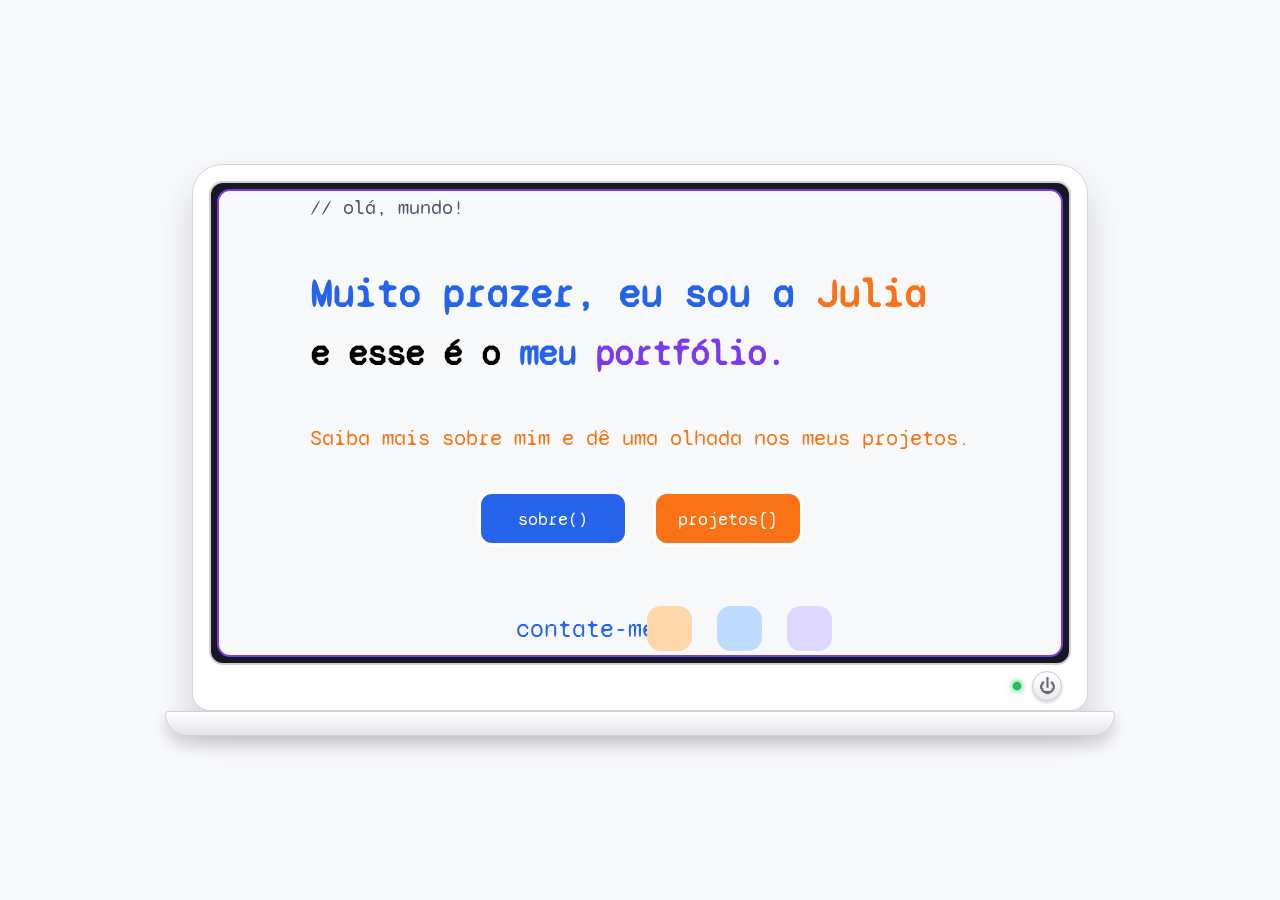
==== tela_inicio.html @ 4ed7c706 "Add files via upload" ====
<!DOCTYPE html>
<html lang="pt-BR">
<head>
    <meta charset="UTF-8">
    <meta name="viewport" content="width=device-width, initial-scale=1.0">
    <title>Início | Julia Vexel</title>
    <link href="https://fonts.googleapis.com/css2?family=Syne+Mono&display=swap" rel="stylesheet">
    <link rel="stylesheet" href="tela_inicio.css">
</head>

<body>
    <div class="notebook ligado" id="notebook">
        <div class="moldura-monitor">
            <div class="tela-notebook">
                <main class="apresentacao">
                    <section class="cumprimento">
                        <p class="ola">// olá, mundo!</p>

                        <h1>
                            Muito prazer, eu sou a
                            <span class="nome">Julia</span>
                        </h1>

                        <h2>
                            e esse é o
                            <span class="meu">meu</span>
                            <span class="portifolio">portfólio.</span>
                        </h2>

                        <p class="convite">
                            Saiba mais sobre mim e dê uma olhada nos meus projetos.
                        </p>
                    </section>

                    <nav class="navegacao">
                        <a href="tela_sobre.html" class="sobre">
                            sobre()
                        </a>

                        <a href="tela_projetos.html" class="projetos">
                            projetos[]
                        </a>
                    </nav>

                    <section class="contatos">
                        <p class="contato">contate-me:</p>

                        <div class="botoes-contato">
                            <a
                                class="lkdn"
                                href="https://www.linkedin.com/in/julia-v-03b73325b/"
                                target="_blank"
                                rel="noopener noreferrer"
                                aria-label="Abrir LinkedIn"
                            >
                                <img src="imagens/linkedin.png" alt="">
                            </a>

                            <a
                                class="email"
                                href="mailto:jucvfontes@icloud.com"
                                aria-label="Enviar e-mail"
                            >
                                <img src="imagens/email.png" alt="">
                            </a>

                            <a
                                class="github"
                                href="https://github.com/juliacvf"
                                target="_blank"
                                rel="noopener noreferrer"
                                aria-label="Abrir GitHub"
                            >
                                <img src="imagens/github.png" alt="">
                            </a>
                        </div>
                    </section>
                </main>

                <div class="tela-apagada" aria-hidden="true"></div>
                <div class="clarao" aria-hidden="true"></div>
            </div>

            <div class="controles-monitor">
                <span class="luz-status" aria-hidden="true"></span>

                <button
                    class="botao-ligar"
                    id="botao-ligar"
                    type="button"
                    aria-label="Desligar notebook"
                    aria-pressed="true"
                >
                    <span aria-hidden="true">⏻</span>
                </button>
            </div>
        </div>

        <div class="base-notebook"></div>
    </div>

    <script src="tela_home.js"></script>
</body>
</html>
---- tela_inicio.css ----
* {
    margin: 0;
    padding: 0;
    box-sizing: border-box;
}

body {
    min-height: 100vh;
    background-color: #F6F8FA;
    font-family: "Syne Mono", monospace;
    display: flex;
    justify-content: center;
    align-items: center;
    padding: 30px;
}

.notebook {
    width: min(1180px, 70vw);
}

.moldura-monitor {
    padding: 16px 16px 45px;
    background-color: white;
    border: 1px solid #D8D3DF;
    border-radius: 30px 30px 18px 18px;
    box-shadow: 0 22px 35px rgba(61, 46, 88, 0.18);
    position: relative;
}

.tela-notebook {
    aspect-ratio: 16 / 9;
    padding: 6px;
    background-color: #161922;
    border: 2px solid #D3CDD9;
    border-radius: 14px;
    overflow: hidden;
    position: relative;
}

.controles-monitor {
    position: absolute;
    right: 25px;
    bottom: 9px;
    display: flex;
    align-items: center;
    gap: 11px;
}

.base-notebook {
    position: relative;
    width: 106%;
    height: 25px;
    margin-left: -3%;
    background: linear-gradient(
        to bottom,
        #FFFFFF,
        #E4E2E9
    );
    border: 1px solid #D1CFD6;
    border-radius: 3px 3px 22px 22px;
    box-shadow: 0 9px 14px rgba(53, 45, 68, 0.18);
}

.luz-status {
    width: 8px;
    height: 8px;
    background-color: #B8BBC1;
    border: 1px solid #9EA1A8;
    border-radius: 50%;
    transition: 0.25s;
}

.notebook.ligado .luz-status {
    background-color: #22C55E;
    border-color: #16A34A;
    box-shadow:
        0 0 5px #22C55E,
        0 0 10px rgba(34, 197, 94, 0.6);
}

.botao-ligar {
    width: 30px;
    height: 30px;
    padding: 0;
    display: flex;
    justify-content: center;
    align-items: center;
    color: #696B72;
    background: linear-gradient(#FFFFFF, #EAEAEF);
    border: 1px solid #C8C9CE;
    border-radius: 50%;
    font-size: 17px;
    line-height: 1;
    cursor: pointer;
    box-shadow: 0 2px 3px rgba(42, 39, 49, 0.2);
    transition: 0.2s;
}

.botao-ligar:hover {
    color: #7C3AED;
    transform: scale(1.08);
}

.botao-ligar:active {
    transform: scale(0.95);
}

.apresentacao {
    width: 100%;
    height: 100%;
    min-height: 0;
    display: flex;
    flex-direction: column;
    justify-content: center;
    align-items: center;
    padding: 50px;
    background-color: #F6F8FA;
    border: 2px solid #7C3AED;
    border-radius: 13px;
    position: relative;
    z-index: 1;
    opacity: 0;
    transform: scale(0.99);
    pointer-events: none;
    transition:
        opacity 0.5s,
        transform 0.5s;
}

.notebook.ligado .apresentacao {
    opacity: 1;
    transform: scale(1);
    pointer-events: auto;
    transition-delay: 0.35s;
}

.tela-apagada {
    position: absolute;
    inset: 6px;
    z-index: 2;
    background: radial-gradient(
        circle at center,
        #202631,
        #11151D 60%,
        #090B10
    );
    border-radius: 14px;
    opacity: 1;
    pointer-events: none;
    transition: opacity 0.35s;
}

.notebook.ligado .tela-apagada {
    opacity: 0;
    transition-delay: 0.25s;
}

.clarao {
    position: absolute;
    top: 50%;
    left: 50%;
    z-index: 3;
    width: 95%;
    height: 95%;
    background-color: white;
    border-radius: 50%;
    opacity: 0;
    pointer-events: none;
    transform:
        translate(-50%, -50%)
        scaleX(0.02)
        scaleY(0.01);
}

.notebook.iniciando .clarao {
    animation: ligar-tela 0.7s ease-out;
}

@keyframes ligar-tela {
    0% {
        opacity: 0;

        transform:
            translate(-50%, -50%)
            scaleX(0.02)
            scaleY(0.01);
    }

    25% {
        opacity: 1;

        transform:
            translate(-50%, -50%)
            scaleX(1)
            scaleY(0.02);
    }

    50% {
        opacity: 0.8;

        transform:
            translate(-50%, -50%)
            scaleX(1)
            scaleY(0.08);
    }

    100% {
        opacity: 0;

        transform:
            translate(-50%, -50%)
            scaleX(1.05)
            scaleY(1.05);
    }
}

p.ola {
    color: #4B5563;
    font-size: 20px;
    margin-bottom: 50px;
}

h1 {
    color: #2563EB;
    font-size: 40px;
    font-weight: bold;
    margin-bottom: 15px;
}

h1 span.nome {
    color: #F97316;
}

h2 {
    color: #000000;
    font-size: 35px;
    margin-bottom: 50px;
}

h2 span.meu {
    color: #2563EB;
}

h2 span.portifolio {
    color: #7C3AED;
}

p.convite {
    color: #F97316;
    font-size: 22px;
    margin-bottom: 40px;
}

.navegacao {
    display: flex;
    justify-content: center;
    gap: 25px;
    margin-bottom: 60px;
}

.navegacao a {
    width: 150px;
    height: 55px;
    display: flex;
    justify-content: center;
    align-items: center;
    border: 3px solid;
    border-radius: 14px;
    background-color: white;
    text-decoration: none;
    font-size: 18px;
    transition: 0.2s;
}

.navegacao .sobre {
    color: white;
    background-color: #2563EB;
}

.navegacao .projetos {
    color: white;
    background-color: #F97316;
}

.navegacao .sobre:hover {
    color: white;
    background-color: #BFDBFE;
    transform: translateY(-3px);
}

.navegacao .projetos:hover {
    color: white;
    background-color: #FED7AA;
    transform: translateY(-3px);
}

.contatos {
    width: 100%;
    display: flex;
    flex-direction: row;
    justify-content: center;
    align-items: center;
    gap: 45px;
}

.contato {
    color: #2563EB;
    font-size: 25px;
    white-space: nowrap;
}

.botoes-contato {
    display: flex;
    flex-direction: row;
    justify-content: center;
    align-items: center;
    gap: 25px;
}

.botoes-contato a {
    flex: 0 0 45px;
    height: 45px;
    display: flex;
    justify-content: center;
    align-items: center;
    border-radius: 14px;
    text-decoration: none;
    transition: 0.2s;
}

.botoes-contato img {
    max-width: 30px;
    max-height: 27px;
    width: auto;
    height: auto;
    display: block;
}

.lkdn {
    background-color: #FED7AA;
}

.email {
    background-color: #BFDBFE;
}

.github {
    background-color: #DDD6FE;
}

.botoes-contato a:hover {
    transform: translateY(-4px) scale(1.04);
    box-shadow: 0 8px 16px rgba(61, 46, 88, 0.18);
}
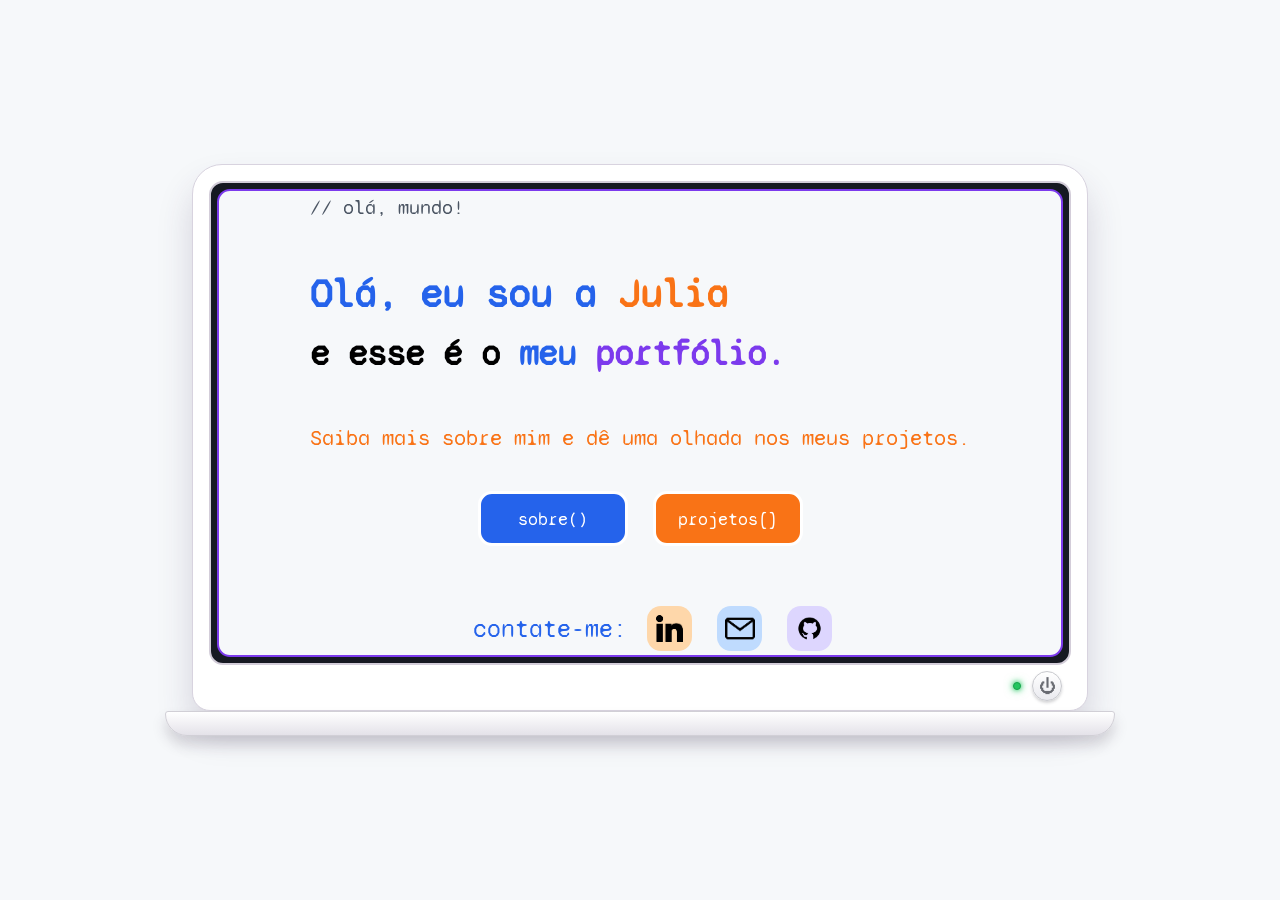
==== commit 48bef2d0: "Alterações de pasta" ====
--- a/tela_inicio.html
+++ b/tela_inicio.html
@@ -17,7 +17,7 @@
                         <p class="ola">// olá, mundo!</p>
 
                         <h1>
-                            Muito prazer, eu sou a
+                            Olá, eu sou a
                             <span class="nome">Julia</span>
                         </h1>
 
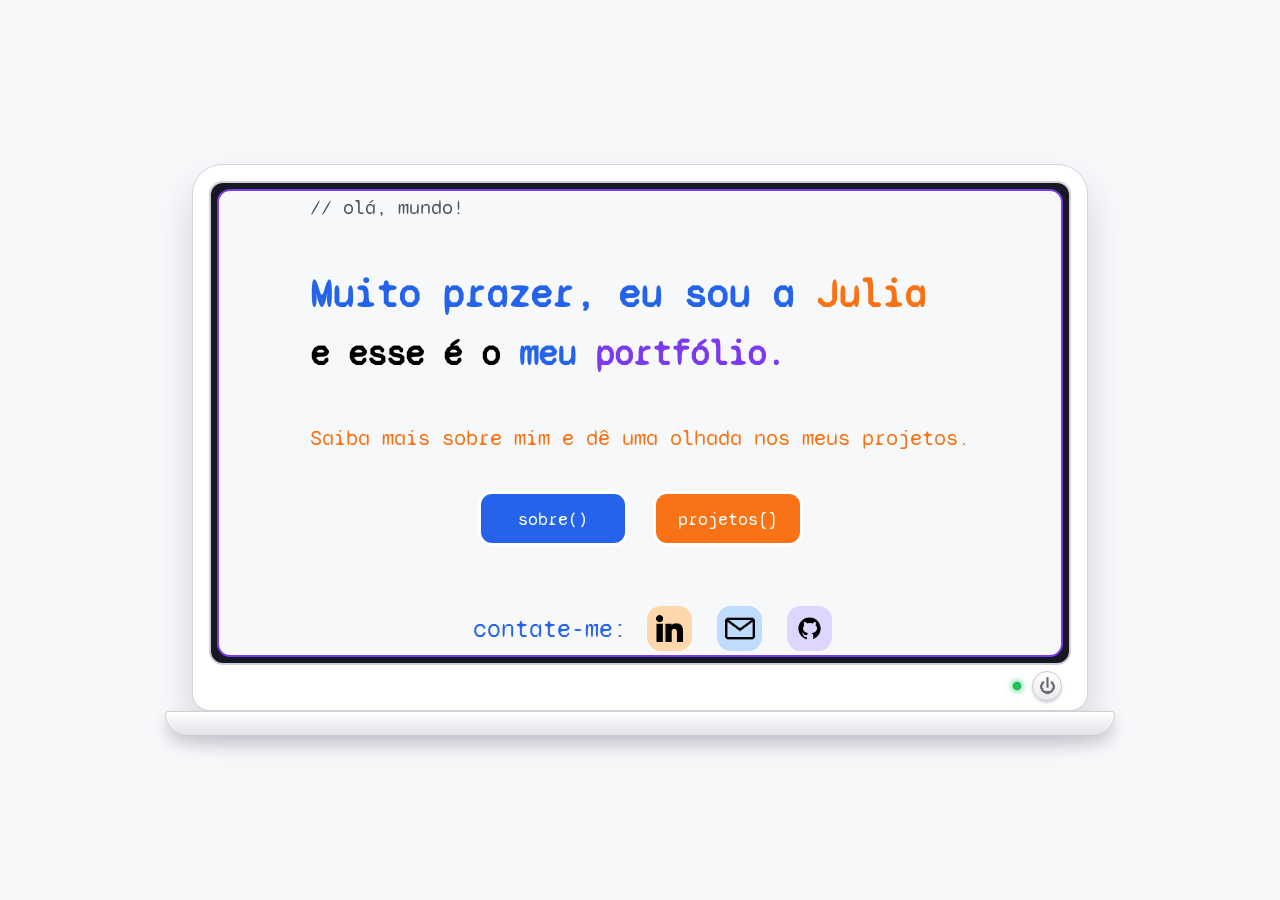
==== commit 93057a73: "mensagem de cumprimento" ====
--- a/tela_inicio.html
+++ b/tela_inicio.html
@@ -17,7 +17,7 @@
                         <p class="ola">// olá, mundo!</p>
 
                         <h1>
-                            Olá, eu sou a
+                            Muito prazer, eu sou a
                             <span class="nome">Julia</span>
                         </h1>
 
